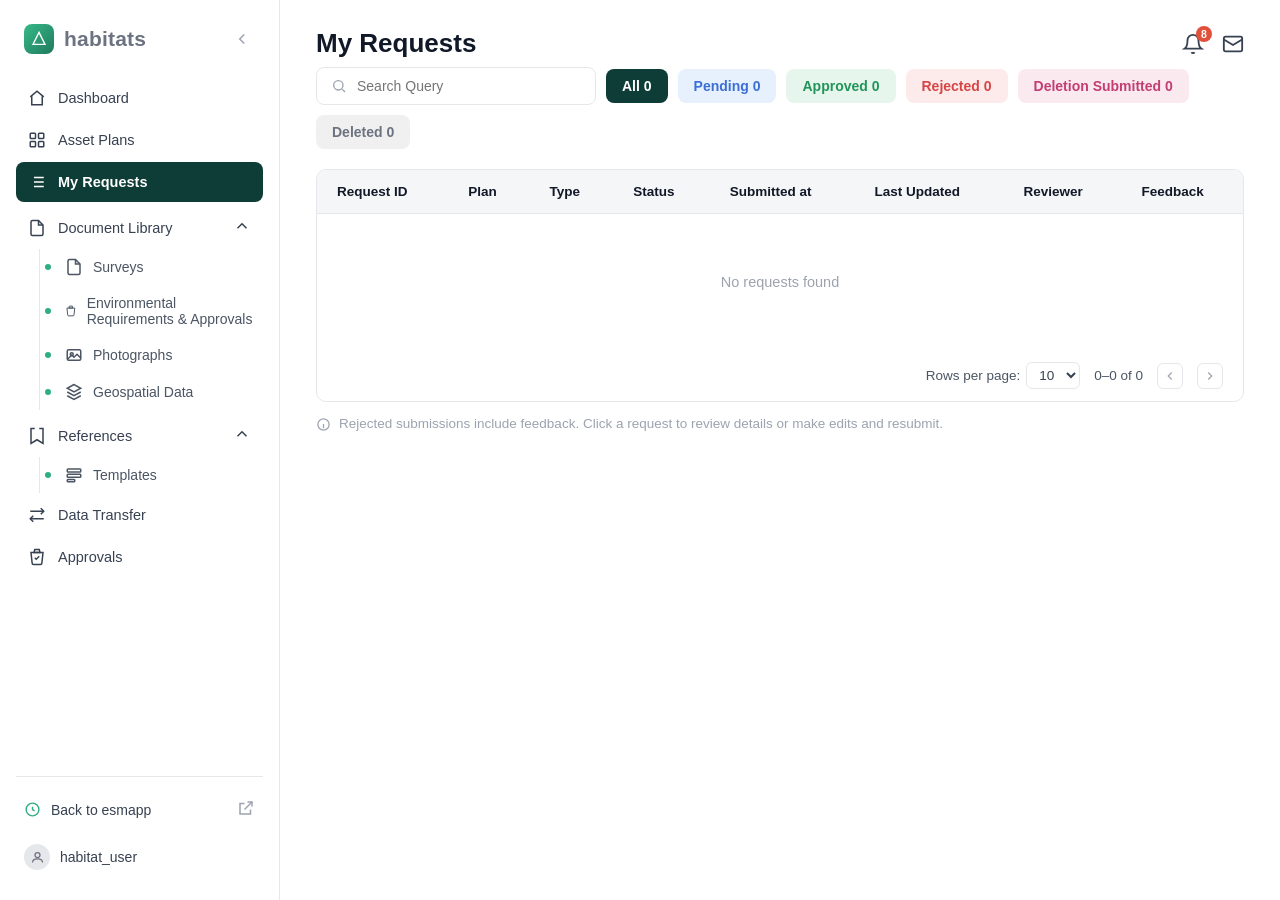
==== index.html @ 8bb6f7ed "Initial import: habitats Document Library design mockups Static HTML/CSS/JS prototype of the habitat" ====
<!DOCTYPE html>
<html lang="en">
<head>
<meta charset="UTF-8">
<meta name="viewport" content="width=device-width, initial-scale=1.0">
<title>habitats | My Requests</title>
<link rel="stylesheet" href="assets/style.css">
</head>
<body>
<div class="app">
  <div id="sidebar-root"></div>

  <main class="main">
    <div id="header-root"></div>

    <div class="toolbar">
      <label class="search-box">
        <svg width="16" height="16" viewBox="0 0 24 24" fill="none" stroke="currentColor" stroke-width="2"><circle cx="11" cy="11" r="7"/><path d="m21 21-4.3-4.3"/></svg>
        <input type="text" placeholder="Search Query">
      </label>
      <button class="chip chip-all">All 0</button>
      <button class="chip chip-pending">Pending 0</button>
      <button class="chip chip-approved">Approved 0</button>
      <button class="chip chip-rejected">Rejected 0</button>
      <button class="chip chip-deletion">Deletion Submitted 0</button>
      <button class="chip chip-deleted">Deleted 0</button>
    </div>

    <div class="table-card">
      <table>
        <thead>
          <tr>
            <th>Request ID</th><th>Plan</th><th>Type</th><th>Status</th>
            <th>Submitted at</th><th>Last Updated</th><th>Reviewer</th><th>Feedback</th>
          </tr>
        </thead>
        <tbody>
          <tr class="empty-row"><td colspan="8">No requests found</td></tr>
        </tbody>
      </table>
      <div class="table-footer">
        <div class="rows-select">Rows per page: <select><option>10</option><option>25</option><option>50</option></select></div>
        <span>0–0 of 0</span>
        <span class="pager-btn"><svg width="14" height="14" viewBox="0 0 24 24" fill="none" stroke="currentColor" stroke-width="2"><path d="M15 18l-6-6 6-6"/></svg></span>
        <span class="pager-btn"><svg width="14" height="14" viewBox="0 0 24 24" fill="none" stroke="currentColor" stroke-width="2"><path d="M9 18l6-6-6-6"/></svg></span>
      </div>
    </div>

    <div class="footnote">
      <svg width="15" height="15" viewBox="0 0 24 24" fill="none" stroke="currentColor" stroke-width="2"><circle cx="12" cy="12" r="9"/><path d="M12 8h.01M11 12h1v5h1"/></svg>
      <span>Rejected submissions include feedback. Click a request to review details or make edits and resubmit.</span>
    </div>
  </main>
</div>
<script src="assets/shell.js"></script>
<script>initShell('my-requests', 'My Requests');</script>
</body>
</html>
---- assets/style.css ----
:root{
  --teal-900:#0c3630;
  --teal-active:#0e3d37;
  --green-accent:#2fae82;
  --text-dark:#1f2937;
  --text-gray:#4b5563;
  --text-mute:#9ca3af;
  --border:#e5e7eb;
  --bg:#ffffff;
  --thead-bg:#f5f6f7;
  --pill-pending-bg:#e7f0fd; --pill-pending-fg:#3b6fd6;
  --pill-approved-bg:#e6f6ec; --pill-approved-fg:#22945a;
  --pill-rejected-bg:#fdeaea; --pill-rejected-fg:#d64545;
  --pill-deletion-bg:#fbe9f0; --pill-deletion-fg:#c23e73;
  --pill-deleted-bg:#f0f0f0; --pill-deleted-fg:#6b7280;
  --pill-active-bg:#e6f6ec; --pill-active-fg:#22945a;
  --pill-revoked-bg:#f0f0f0; --pill-revoked-fg:#6b7280;
  --pill-ownership-bg:#f1ecfa; --pill-ownership-fg:#7c4fd6;
}
*{box-sizing:border-box;}
html,body{height:100%;}
body{
  margin:0;
  font-family:"Segoe UI", Roboto, -apple-system, BlinkMacSystemFont, Arial, sans-serif;
  color:var(--text-dark);
  background:var(--bg);
}
.app{ display:flex; height:100vh; overflow:hidden; }
a{ color:inherit; }

/* ---------- Sidebar ---------- */
.sidebar{ width:280px; flex-shrink:0; border-right:1px solid var(--border); display:flex; flex-direction:column; padding:20px 16px; height:100%; }
.brand{ display:flex; align-items:center; justify-content:space-between; padding:4px 8px 24px 8px; }
.brand-left{ display:flex; align-items:center; gap:10px; }
.brand-mark{ width:30px;height:30px; border-radius:8px; background:linear-gradient(135deg,#37b98a,#1f7a5c); position:relative; flex-shrink:0; }
.brand-mark svg{ position:absolute; inset:0; margin:auto; }
.brand-name{ font-size:21px; font-weight:600; color:#6b7280; letter-spacing:.2px; }
.collapse-btn{ color:#9ca3af; border:none; background:none; cursor:pointer; padding:4px; display:flex; }

nav.nav{ flex:1; overflow-y:auto; display:flex; flex-direction:column; gap:2px; }
.nav-item{ display:flex; align-items:center; gap:12px; padding:11px 12px; border-radius:8px; font-size:14.5px; font-weight:500; color:#374151; text-decoration:none; cursor:pointer; white-space:nowrap; }
.nav-item:hover{ background:#f3f4f6; }
.nav-item.active{ background:var(--teal-active); color:#ffffff; font-weight:600; }
.nav-item svg{ flex-shrink:0; }
.nav-item.active svg{ stroke:#ffffff; }
.nav-icon{ width:18px;height:18px; }

.nav-group{ margin-top:2px; }
.nav-group-header{ display:flex; align-items:center; gap:12px; padding:11px 12px; font-size:14.5px; font-weight:500; color:#374151; cursor:pointer; }
.nav-group-header .chev{ margin-left:auto; }
.subnav{ margin-left:23px; padding-left:16px; border-left:1px solid var(--border); display:flex; flex-direction:column; gap:1px; }
.subnav-item{ display:flex; align-items:center; gap:10px; padding:9px 8px; font-size:14px; color:#4b5563; text-decoration:none; border-radius:6px; position:relative; }
.subnav-item:hover{ background:#f3f4f6; }
.subnav-item .dot{ width:6px;height:6px; border-radius:50%; background:#2fae82; margin-left:-19px; margin-right:4px; flex-shrink:0; }

.sidebar-footer{ border-top:1px solid var(--border); padding-top:12px; margin-top:12px; }
.back-link{ display:flex; align-items:center; gap:10px; padding:10px 8px; font-size:14px; font-weight:500; color:#374151; text-decoration:none; border-radius:8px; }
.back-link:hover{ background:#f3f4f6; }
.back-link .ext{ margin-left:auto; color:#9ca3af; }
.user-row{ display:flex; align-items:center; gap:10px; padding:10px 8px; margin-top:4px; border-radius:8px; cursor:pointer; }
.user-row:hover{ background:#f3f4f6; }
.user-avatar{ width:26px;height:26px; border-radius:50%; background:#e5e7eb; display:flex;align-items:center;justify-content:center; color:#6b7280; flex-shrink:0; }
.user-name{ font-size:14px; font-weight:500; color:#374151; }

/* ---------- Main ---------- */
.main{ flex:1; overflow-y:auto; padding:28px 36px 40px 36px; }
.page-header{ display:flex; align-items:center; justify-content:space-between; margin-bottom:8px; }
.page-title{ font-size:26px; font-weight:700; color:#111827; margin:0; }
.page-subtitle{ font-size:14.5px; color:var(--text-mute); margin:2px 0 22px 0; max-width:760px; line-height:1.5; }
.header-icons{ display:flex; align-items:center; gap:18px; }
.icon-btn{ position:relative; display:flex; color:#374151; cursor:pointer; }
.badge{ position:absolute; top:-7px;right:-8px; background:#e0503a; color:#fff; font-size:10.5px; font-weight:700; line-height:1; padding:3px 5px; border-radius:9px; min-width:16px; text-align:center; }

.toolbar{ display:flex; align-items:center; gap:10px; margin-bottom:20px; flex-wrap:wrap; }
.search-box{ display:flex; align-items:center; gap:8px; border:1px solid var(--border); border-radius:8px; padding:9px 14px; width:280px; color:#9ca3af; }
.search-box input{ border:none;outline:none; font-size:14px; width:100%; color:#1f2937; font-family:inherit; }
.search-box svg{ flex-shrink:0; }
.spacer{ flex:1; }

.chip{ border:none; border-radius:8px; padding:9px 16px; font-size:14px; font-weight:600; cursor:pointer; white-space:nowrap; }
.chip-all{ background:var(--teal-active); color:#fff; }
.chip-ghost{ background:#f0f0f0; color:#4b5563; }
.chip-pending{ background:var(--pill-pending-bg); color:var(--pill-pending-fg); }
.chip-approved,.chip-active{ background:var(--pill-approved-bg); color:var(--pill-approved-fg); }
.chip-rejected{ background:var(--pill-rejected-bg); color:var(--pill-rejected-fg); }
.chip-deletion{ background:var(--pill-deletion-bg); color:var(--pill-deletion-fg); }
.chip-deleted,.chip-revoked{ background:var(--pill-deleted-bg); color:var(--pill-deleted-fg); }

.btn{ display:inline-flex; align-items:center; gap:8px; border-radius:8px; padding:10px 18px; font-size:14px; font-weight:600; cursor:pointer; border:1px solid transparent; white-space:nowrap; font-family:inherit; text-decoration:none; }
.btn-primary{ background:var(--teal-active); color:#fff; }
.btn-primary:hover{ background:#0a2f2a; }
.btn-secondary{ background:#fff; color:#374151; border-color:var(--border); }
.btn-secondary:hover{ background:#f9fafb; }
.btn-danger-outline{ background:#fff; color:#d64545; border-color:#f3c9c9; }
.btn-danger-outline:hover{ background:#fdeaea; }
.btn:disabled{ opacity:.45; cursor:not-allowed; }

/* Tabs */
.tabs{ display:flex; gap:4px; border-bottom:1px solid var(--border); margin-bottom:20px; }
.tab{ padding:10px 4px; margin-right:24px; font-size:14.5px; font-weight:600; color:var(--text-mute); border-bottom:2px solid transparent; cursor:pointer; display:flex; align-items:center; gap:8px; }
.tab.active{ color:var(--teal-active); border-bottom-color:var(--teal-active); }
.tab .count{ background:#f0f0f0; color:#4b5563; font-size:11.5px; font-weight:700; padding:1px 7px; border-radius:10px; }
.tab.active .count{ background:var(--teal-active); color:#fff; }

/* Table */
.table-card{ border:1px solid var(--border); border-radius:10px; overflow-x:auto; overflow-y:hidden; }
table{ width:100%; border-collapse:collapse; }
table.table-wide{ min-width:1500px; }
thead tr{ background:var(--thead-bg); }
th{ text-align:left; padding:14px 20px; font-size:13.5px; font-weight:700; color:#111827; border-bottom:1px solid var(--border); white-space:nowrap; }
td{ padding:16px 20px; font-size:14px; color:#374151; border-bottom:1px solid var(--border); vertical-align:middle; }
tbody tr:last-child td{ border-bottom:none; }
tbody tr.clickable{ cursor:pointer; }
tbody tr.clickable:hover{ background:#fafbfb; }
tbody tr.row-selected{ background:#f4faf8; }
tbody tr.row-selected:hover{ background:#f4faf8; }
td.checkbox-cell{ width:36px; }
input[type="checkbox"]{ width:16px;height:16px; accent-color:var(--teal-active); }
.empty-row td{ padding:60px 20px; text-align:center; color:#9ca3af; font-size:14.5px; }
.cell-truncate{ display:block; max-width:260px; overflow:hidden; text-overflow:ellipsis; white-space:nowrap; }
.table-footer{ display:flex; align-items:center; justify-content:flex-end; gap:14px; padding:12px 20px; font-size:13.5px; color:#4b5563; }
.rows-select{ display:flex;align-items:center;gap:6px; }
select{ border:1px solid var(--border); border-radius:6px; padding:4px 8px; font-size:13.5px; color:#374151; background:#fff; font-family:inherit; }
.pager-btn{ border:1px solid var(--border); background:#fff; border-radius:6px; width:26px;height:26px; display:flex;align-items:center;justify-content:center; color:#9ca3af; cursor:not-allowed; }

.footnote{ display:flex; align-items:flex-start; gap:8px; margin-top:14px; color:#9ca3af; font-size:13.5px; }
.footnote svg{ margin-top:1px; flex-shrink:0; }

/* Item / type cell */
.item-cell{ display:flex; align-items:center; gap:10px; }
.item-icon{ width:32px;height:32px; border-radius:7px; background:#eef7f3; color:var(--green-accent); display:flex; align-items:center; justify-content:center; flex-shrink:0; }
.item-name{ font-weight:600; color:#111827; }
.item-sub{ font-size:12.5px; color:var(--text-mute); }

/* Status badge (pill, non-button) */
.status{ display:inline-flex; align-items:center; gap:6px; padding:4px 11px; border-radius:20px; font-size:12.5px; font-weight:700; white-space:nowrap; }
.status::before{ content:""; width:6px; height:6px; border-radius:50%; }
.status-pending{ background:var(--pill-pending-bg); color:var(--pill-pending-fg); }
.status-pending::before{ background:var(--pill-pending-fg); }
.status-active{ background:var(--pill-active-bg); color:var(--pill-active-fg); }
.status-active::before{ background:var(--pill-active-fg); }
.status-rejected{ background:var(--pill-rejected-bg); color:var(--pill-rejected-fg); }
.status-rejected::before{ background:var(--pill-rejected-fg); }
.status-revoked{ background:var(--pill-revoked-bg); color:var(--pill-revoked-fg); }
.status-revoked::before{ background:var(--pill-revoked-fg); }
.status-deletion{ background:var(--pill-deletion-bg); color:var(--pill-deletion-fg); }
.status-deletion::before{ background:var(--pill-deletion-fg); }
.status-draft{ background:#f0f0f0; color:#6b7280; }
.status-draft::before{ background:#6b7280; }
.status-submitted{ background:#fdf6e6; color:#b7791f; }
.status-submitted::before{ background:#b7791f; }

.access-tag{ display:inline-flex; align-items:center; gap:6px; padding:4px 11px; border-radius:20px; font-size:12.5px; font-weight:700; white-space:nowrap; }
.access-tag::before{ content:""; width:6px; height:6px; border-radius:50%; }
.access-transfer{ background:var(--pill-pending-bg); color:var(--pill-pending-fg); }
.access-transfer::before{ background:var(--pill-pending-fg); }
.access-ownership{ background:var(--pill-ownership-bg); color:var(--pill-ownership-fg); }
.access-ownership::before{ background:var(--pill-ownership-fg); }
.access-deletion{ background:var(--pill-deletion-bg); color:var(--pill-deletion-fg); }
.access-deletion::before{ background:var(--pill-deletion-fg); }
.access-revoke{ background:var(--pill-revoked-bg); color:var(--pill-revoked-fg); }
.access-revoke::before{ background:var(--pill-revoked-fg); }

/* Card / form */
.card{ border:1px solid var(--border); border-radius:10px; padding:24px; background:#fff; }
.card + .card{ margin-top:16px; }
.card-title{ font-size:16px; font-weight:700; color:#111827; margin:0 0 4px 0; }
.card-desc{ font-size:13.5px; color:var(--text-mute); margin:0 0 18px 0; line-height:1.5; }
.card-header-row{ display:flex; align-items:baseline; justify-content:space-between; margin-bottom:16px; gap:12px; }
.card-header-row .card-title{ margin:0; }
.card-header-hint{ font-size:12.5px; color:var(--text-mute); font-weight:500; white-space:nowrap; }

.form-group{ margin-bottom:18px; }
.form-label{ display:block; font-size:13.5px; font-weight:600; color:#111827; margin-bottom:6px; }
.form-hint{ font-size:12.5px; color:var(--text-mute); margin-top:6px; line-height:1.4; }
.form-input, .form-select, textarea.form-input{ width:100%; border:1px solid var(--border); border-radius:8px; padding:10px 13px; font-size:14px; color:#1f2937; font-family:inherit; outline:none; }
.form-input:focus, .form-select:focus, textarea.form-input:focus{ border-color:var(--green-accent); }
textarea.form-input{ resize:vertical; min-height:80px; }

/* Stepper */
.stepper{ display:flex; align-items:center; margin-bottom:28px; }
.step{ display:flex; align-items:center; gap:10px; }
.step-num{ width:26px;height:26px; border-radius:50%; background:#f0f0f0; color:#9ca3af; font-size:12.5px; font-weight:700; display:flex; align-items:center; justify-content:center; flex-shrink:0; }
.step.done .step-num{ background:var(--green-accent); color:#fff; }
.step.current .step-num{ background:var(--teal-active); color:#fff; }
.step-label{ font-size:13.5px; font-weight:600; color:var(--text-mute); white-space:nowrap; }
.step.current .step-label, .step.done .step-label{ color:#111827; }
.step-line{ flex:1; height:1px; background:var(--border); margin:0 14px; min-width:24px; }

/* Radio cards (use-case selector) */
.radio-cards{ display:grid; grid-template-columns:repeat(3,1fr); gap:14px; }
.radio-cards.cols-2{ grid-template-columns:repeat(2,1fr); }
.radio-card{ border:1.5px solid var(--border); border-radius:10px; padding:18px; cursor:pointer; }
.radio-card.selected{ border-color:var(--teal-active); background:#f4faf8; }
.radio-card-icon{ width:34px;height:34px; border-radius:8px; background:#eef7f3; color:var(--green-accent); display:flex; align-items:center; justify-content:center; margin-bottom:12px; }
.radio-card-title{ font-size:14.5px; font-weight:700; color:#111827; margin-bottom:5px; }
.radio-card-desc{ font-size:12.5px; color:var(--text-mute); line-height:1.5; }

/* Selectable item list (step 1) */
.pick-list{ border:1px solid var(--border); border-radius:10px; overflow:hidden; }
.pick-row{ display:flex; align-items:center; gap:12px; padding:14px 16px; border-bottom:1px solid var(--border); cursor:pointer; }
.pick-row:last-child{ border-bottom:none; }
.pick-row.disabled{ cursor:not-allowed; opacity:.5; }
.pick-row.selected{ background:#f4faf8; }
.pick-radio{ width:18px;height:18px; border-radius:50%; border:2px solid var(--border); flex-shrink:0; display:flex; align-items:center; justify-content:center; }
.pick-row.selected .pick-radio{ border-color:var(--teal-active); }
.pick-row.selected .pick-radio::after{ content:""; width:9px;height:9px; border-radius:50%; background:var(--teal-active); }

.pick-checkbox{ width:18px;height:18px; border-radius:5px; border:2px solid var(--border); flex-shrink:0; display:flex; align-items:center; justify-content:center; }
.pick-row.selected .pick-checkbox, .toggle-row.selected .pick-checkbox{ background:var(--teal-active); border-color:var(--teal-active); }
.pick-row.selected .pick-checkbox::after, .toggle-row.selected .pick-checkbox::after{ content:""; width:8px;height:5px; border-left:2px solid #fff; border-bottom:2px solid #fff; transform:rotate(-45deg) translate(1px,-1px); }
.pick-row .status{ margin-left:auto; }

/* Collapsible document category */
.category-row{ display:flex; align-items:center; gap:12px; padding:14px 16px; border-bottom:1px solid var(--border); cursor:pointer; }
.category-list .category-row:last-child{ border-bottom:none; }
.category-list .category-row.open{ border-bottom:1px solid var(--border); }
.category-icon{ width:32px;height:32px; border-radius:7px; background:#eef2ff; color:#4f5fd6; display:flex; align-items:center; justify-content:center; flex-shrink:0; }
.category-name{ font-weight:600; font-size:14px; color:#111827; }
.category-meta{ font-size:12.5px; color:var(--text-mute); }
.category-chev{ margin-left:auto; color:#9ca3af; transition:transform .15s; flex-shrink:0; }
.category-chev.open{ transform:rotate(180deg); }
.category-files .pick-row{ padding-left:44px; }

/* Org picker / toggle rows (step 3) */
.org-role-tag{ font-size:10.5px; font-weight:700; text-transform:uppercase; letter-spacing:.4px; color:var(--text-mute); background:#f0f0f0; padding:2px 8px; border-radius:5px; white-space:nowrap; }
.toggle-row{ display:flex; align-items:flex-start; gap:12px; border:1.5px solid var(--border); border-radius:10px; padding:14px 16px; cursor:pointer; }
.toggle-row.selected{ border-color:var(--teal-active); background:#f4faf8; }
.toggle-row .pick-checkbox{ margin-top:2px; }
.toggle-row-title{ font-size:14px; font-weight:700; color:#111827; margin-bottom:3px; }
.toggle-row-desc{ font-size:12.5px; color:var(--text-mute); line-height:1.5; }

.split-grid{ display:grid; grid-template-columns:1fr 1fr; gap:20px; }
.split-col-title{ font-size:13.5px; font-weight:600; color:#111827; margin-bottom:10px; }
.child-org-tabs{ display:flex; gap:8px; margin-bottom:12px; flex-wrap:wrap; }

/* Org search result */
.org-result{ display:flex; align-items:center; gap:12px; border:1px solid var(--border); border-radius:8px; padding:12px 14px; }
.org-icon{ width:34px;height:34px; border-radius:8px; background:#eef2ff; color:#4f5fd6; display:flex;align-items:center;justify-content:center; flex-shrink:0; }
.org-name{ font-weight:600; font-size:14px; color:#111827; }
.org-meta{ font-size:12.5px; color:var(--text-mute); }

.summary-row{ display:flex; justify-content:space-between; gap:20px; padding:11px 0; border-bottom:1px solid var(--border); font-size:14px; }
.summary-row:last-child{ border-bottom:none; }
.summary-label{ color:var(--text-mute); }
.summary-value{ color:#111827; font-weight:600; text-align:right; }

.banner{ display:flex; gap:10px; align-items:flex-start; border-radius:8px; padding:13px 15px; font-size:13.5px; line-height:1.5; }
.banner svg{ flex-shrink:0; margin-top:1px; }
.banner-info{ background:#eef6ff; color:#2f5fa8; }

.help-note{ display:flex; align-items:flex-start; gap:6px; color:#2f5fa8; background:#eef6ff; border-radius:6px; padding:8px 10px; font-size:12.5px; line-height:1.5; margin:8px 0 0 0; }
.help-note svg{ flex-shrink:0; margin-top:1px; }
.banner-warn{ background:#fff8e8; color:#8a6a12; }

.form-actions{ display:flex; justify-content:flex-end; gap:10px; margin-top:22px; }

/* Detail page */
.detail-grid{ display:grid; grid-template-columns:2fr 1fr; gap:20px; align-items:start; }
.link-box{ display:flex; align-items:center; gap:10px; border:1px dashed var(--border); border-radius:8px; padding:11px 14px; background:#fafafa; }
.link-box code{ flex:1; font-size:13px; color:#374151; overflow:hidden; text-overflow:ellipsis; white-space:nowrap; }
.copy-btn{ border:1px solid var(--border); background:#fff; border-radius:6px; padding:6px 10px; font-size:12.5px; font-weight:600; color:#374151; cursor:pointer; display:flex; align-items:center; gap:5px; }

.timeline{ position:relative; padding-left:26px; }
.timeline::before{ content:""; position:absolute; left:8px; top:4px; bottom:4px; width:1.5px; background:var(--border); }
.timeline-item{ position:relative; padding-bottom:22px; }
.timeline-item:last-child{ padding-bottom:0; }
.timeline-dot{ position:absolute; left:-26px; top:2px; width:17px;height:17px; border-radius:50%; background:#eef7f3; border:2px solid var(--green-accent); display:flex; align-items:center; justify-content:center; }
.timeline-dot.pending{ background:#fdf6e6; border-color:#d6a52a; }
.timeline-dot.muted{ background:#f5f5f5; border-color:#d1d5db; }
.timeline-title{ font-size:14px; font-weight:700; color:#111827; }
.timeline-meta{ font-size:12.5px; color:var(--text-mute); margin-top:2px; }
.timeline-note{ font-size:13px; color:#4b5563; margin-top:6px; background:#f9fafb; border-radius:6px; padding:9px 11px; }

.side-card-label{ font-size:12px; font-weight:700; color:var(--text-mute); text-transform:uppercase; letter-spacing:.4px; margin-bottom:6px; }
.side-card-value{ font-size:14px; color:#111827; margin-bottom:16px; }
.side-card-value:last-child{ margin-bottom:0; }

.divider-or{ display:flex; align-items:center; gap:10px; color:var(--text-mute); font-size:12px; font-weight:600; margin:16px 0; }
.divider-or::before,.divider-or::after{ content:""; flex:1; height:1px; background:var(--border); }

.impact-row{ display:flex; align-items:center; justify-content:space-between; gap:12px; padding:11px 0; border-bottom:1px solid var(--border); font-size:13.5px; }
.impact-row:last-child{ border-bottom:none; }
.impact-org{ display:flex; align-items:center; gap:10px; }
.impact-loss{ font-size:12px; font-weight:700; color:var(--pill-rejected-fg); }

/* ---------- Document Library: AOI badge ---------- */
.aoi-pill{ display:inline-flex; align-items:center; gap:6px; padding:4px 11px; border-radius:20px; font-size:12.5px; font-weight:700; white-space:nowrap; background:#eef7f3; color:var(--green-accent); }
.aoi-pill.empty{ background:#f0f0f0; color:var(--text-mute); }
.aoi-pill svg{ flex-shrink:0; }
.required-mark{ color:#d64545; }

/* ---------- Upload dropzone ---------- */
.dropzone{ border:1.5px dashed var(--border); border-radius:10px; padding:28px; text-align:center; cursor:pointer; }
.dropzone:hover{ border-color:var(--green-accent); background:#f9fefc; }
.dropzone-icon{ width:40px;height:40px; border-radius:10px; background:#eef7f3; color:var(--green-accent); display:flex; align-items:center; justify-content:center; margin:0 auto 12px; }
.dropzone-title{ font-size:14px; font-weight:600; color:#111827; margin-bottom:4px; }
.dropzone-hint{ font-size:12.5px; color:var(--text-mute); }
.dropzone-file{ display:flex; align-items:center; gap:10px; border:1px solid var(--border); border-radius:8px; padding:10px 14px; margin-top:12px; font-size:13.5px; color:#374151; text-align:left; }
.dropzone-file svg{ color:var(--green-accent); flex-shrink:0; }
.dropzone-file .remove-file{ margin-left:auto; color:#9ca3af; cursor:pointer; display:flex; }

/* ---------- Map / AOI drawing ---------- */
.map-shell{ border:1px solid var(--border); border-radius:10px; overflow:hidden; }
.map-toolbar{ display:flex; align-items:center; gap:8px; padding:10px 14px; border-bottom:1px solid var(--border); background:#fafbfb; flex-wrap:wrap; }
.map-tool{ display:inline-flex; align-items:center; gap:7px; border:1px solid var(--border); background:#fff; border-radius:8px; padding:8px 13px; font-size:13px; font-weight:600; color:#374151; cursor:pointer; font-family:inherit; }
.map-tool:hover{ background:#f3f4f6; }
.map-tool.active{ background:var(--teal-active); border-color:var(--teal-active); color:#fff; }
.map-tool.active svg{ stroke:#fff; }
.map-toolbar-divider{ width:1px; align-self:stretch; background:var(--border); margin:0 2px; }
.map-toolbar .spacer{ flex:1; }
.map-actions{ display:flex; align-items:center; gap:8px; }
.map-canvas-wrap{ position:relative; background:#eef1f0; }
.map-canvas{ display:block; width:100%; height:420px; cursor:crosshair; }
.map-canvas.mode-off{ cursor:default; }
.map-zoom{ position:absolute; top:14px; right:14px; display:flex; flex-direction:column; gap:1px; border-radius:8px; overflow:hidden; box-shadow:0 1px 4px rgba(0,0,0,.15); }
.map-zoom span{ width:30px;height:30px; background:#fff; display:flex; align-items:center; justify-content:center; color:#4b5563; border-bottom:1px solid var(--border); cursor:default; }
.map-zoom span:last-child{ border-bottom:none; }
.map-hint{ display:flex; align-items:center; gap:8px; padding:10px 14px; border-top:1px solid var(--border); background:#fafbfb; font-size:12.5px; color:var(--text-mute); }
.map-hint strong{ color:#111827; }

.geom-summary{ display:flex; align-items:center; gap:8px; font-size:13.5px; color:#374151; margin:14px 0; padding:11px 14px; background:#f4faf8; border-radius:8px; }
.geom-summary strong{ color:#111827; }

.geom-list{ border:1px solid var(--border); border-radius:10px; overflow:hidden; }
.geom-row{ display:flex; align-items:center; gap:12px; padding:13px 16px; border-bottom:1px solid var(--border); }
.geom-list .geom-row:last-child{ border-bottom:none; }
.geom-row.selected{ background:#f4faf8; }
.geom-icon{ width:32px;height:32px; border-radius:7px; display:flex; align-items:center; justify-content:center; flex-shrink:0; }
.geom-icon.type-polygon{ background:#eef7f3; color:var(--green-accent); }
.geom-icon.type-line{ background:#eef6ff; color:#2f5fa8; }
.geom-icon.type-point{ background:#f1ecfa; color:#7c4fd6; }
.geom-name{ font-weight:600; font-size:14px; color:#111827; }
.geom-meta{ font-size:12.5px; color:var(--text-mute); }
.geom-actions{ margin-left:auto; display:flex; align-items:center; gap:4px; }
.icon-btn-sm{ border:1px solid var(--border); background:#fff; border-radius:6px; width:30px;height:30px; display:flex; align-items:center; justify-content:center; color:#4b5563; cursor:pointer; }
.icon-btn-sm:hover{ background:#f3f4f6; }
.icon-btn-sm.danger:hover{ background:#fdeaea; color:#d64545; border-color:#f3c9c9; }
.geom-empty{ padding:40px 20px; text-align:center; color:#9ca3af; font-size:13.5px; }
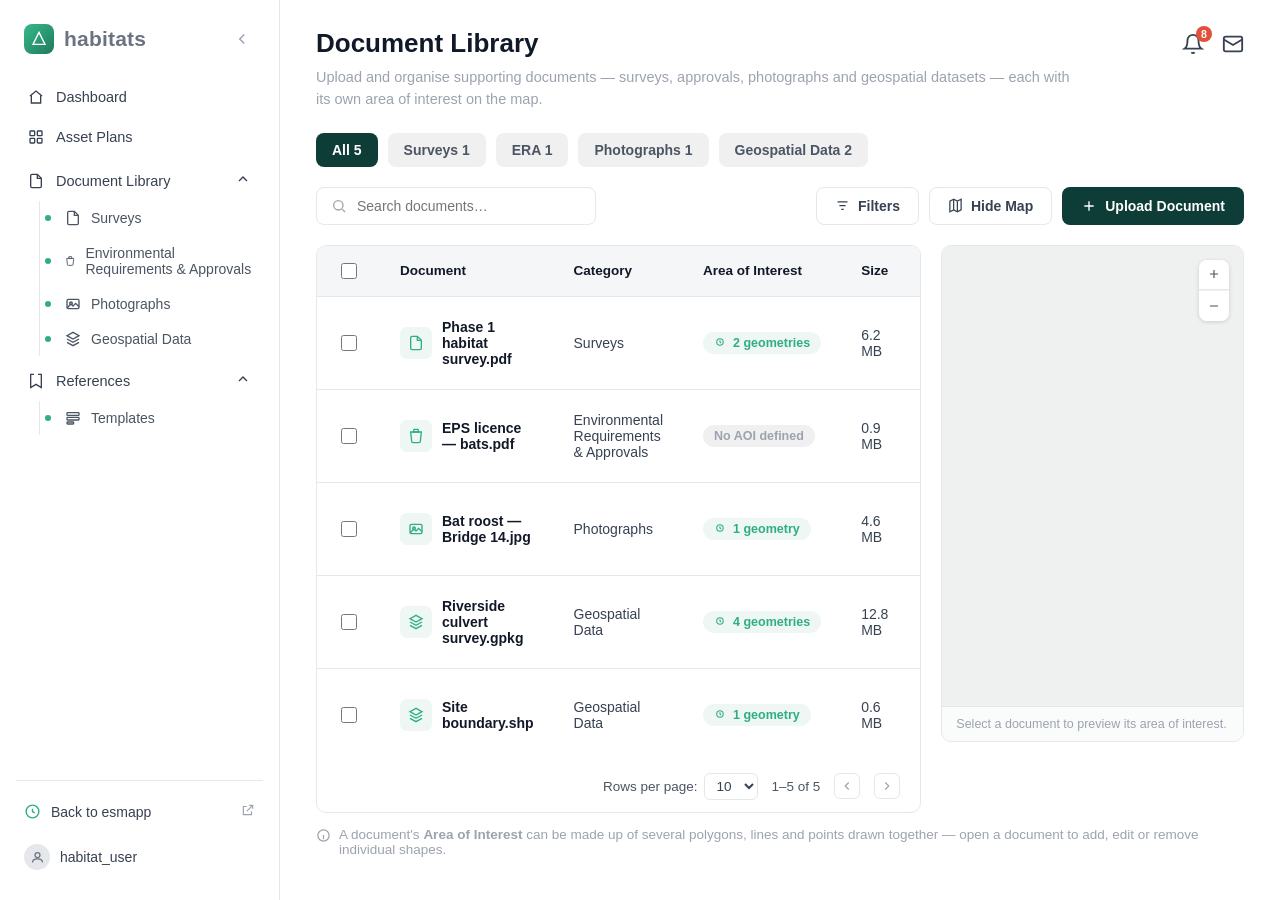
==== commit 1e95080a: "Keep this repo scoped to Document Library only Removed the Data Transfer / Approvals / My Requests s" ====
--- a/index.html
+++ b/index.html
@@ -2,57 +2,11 @@
 <html lang="en">
 <head>
 <meta charset="UTF-8">
-<meta name="viewport" content="width=device-width, initial-scale=1.0">
-<title>habitats | My Requests</title>
-<link rel="stylesheet" href="assets/style.css">
+<meta http-equiv="refresh" content="0; url=document-library.html">
+<title>habitats | Document Library</title>
+<link rel="canonical" href="document-library.html">
 </head>
 <body>
-<div class="app">
-  <div id="sidebar-root"></div>
-
-  <main class="main">
-    <div id="header-root"></div>
-
-    <div class="toolbar">
-      <label class="search-box">
-        <svg width="16" height="16" viewBox="0 0 24 24" fill="none" stroke="currentColor" stroke-width="2"><circle cx="11" cy="11" r="7"/><path d="m21 21-4.3-4.3"/></svg>
-        <input type="text" placeholder="Search Query">
-      </label>
-      <button class="chip chip-all">All 0</button>
-      <button class="chip chip-pending">Pending 0</button>
-      <button class="chip chip-approved">Approved 0</button>
-      <button class="chip chip-rejected">Rejected 0</button>
-      <button class="chip chip-deletion">Deletion Submitted 0</button>
-      <button class="chip chip-deleted">Deleted 0</button>
-    </div>
-
-    <div class="table-card">
-      <table>
-        <thead>
-          <tr>
-            <th>Request ID</th><th>Plan</th><th>Type</th><th>Status</th>
-            <th>Submitted at</th><th>Last Updated</th><th>Reviewer</th><th>Feedback</th>
-          </tr>
-        </thead>
-        <tbody>
-          <tr class="empty-row"><td colspan="8">No requests found</td></tr>
-        </tbody>
-      </table>
-      <div class="table-footer">
-        <div class="rows-select">Rows per page: <select><option>10</option><option>25</option><option>50</option></select></div>
-        <span>0–0 of 0</span>
-        <span class="pager-btn"><svg width="14" height="14" viewBox="0 0 24 24" fill="none" stroke="currentColor" stroke-width="2"><path d="M15 18l-6-6 6-6"/></svg></span>
-        <span class="pager-btn"><svg width="14" height="14" viewBox="0 0 24 24" fill="none" stroke="currentColor" stroke-width="2"><path d="M9 18l6-6-6-6"/></svg></span>
-      </div>
-    </div>
-
-    <div class="footnote">
-      <svg width="15" height="15" viewBox="0 0 24 24" fill="none" stroke="currentColor" stroke-width="2"><circle cx="12" cy="12" r="9"/><path d="M12 8h.01M11 12h1v5h1"/></svg>
-      <span>Rejected submissions include feedback. Click a request to review details or make edits and resubmit.</span>
-    </div>
-  </main>
-</div>
-<script src="assets/shell.js"></script>
-<script>initShell('my-requests', 'My Requests');</script>
+<p>Redirecting to <a href="document-library.html">Document Library</a>…</p>
 </body>
 </html>
